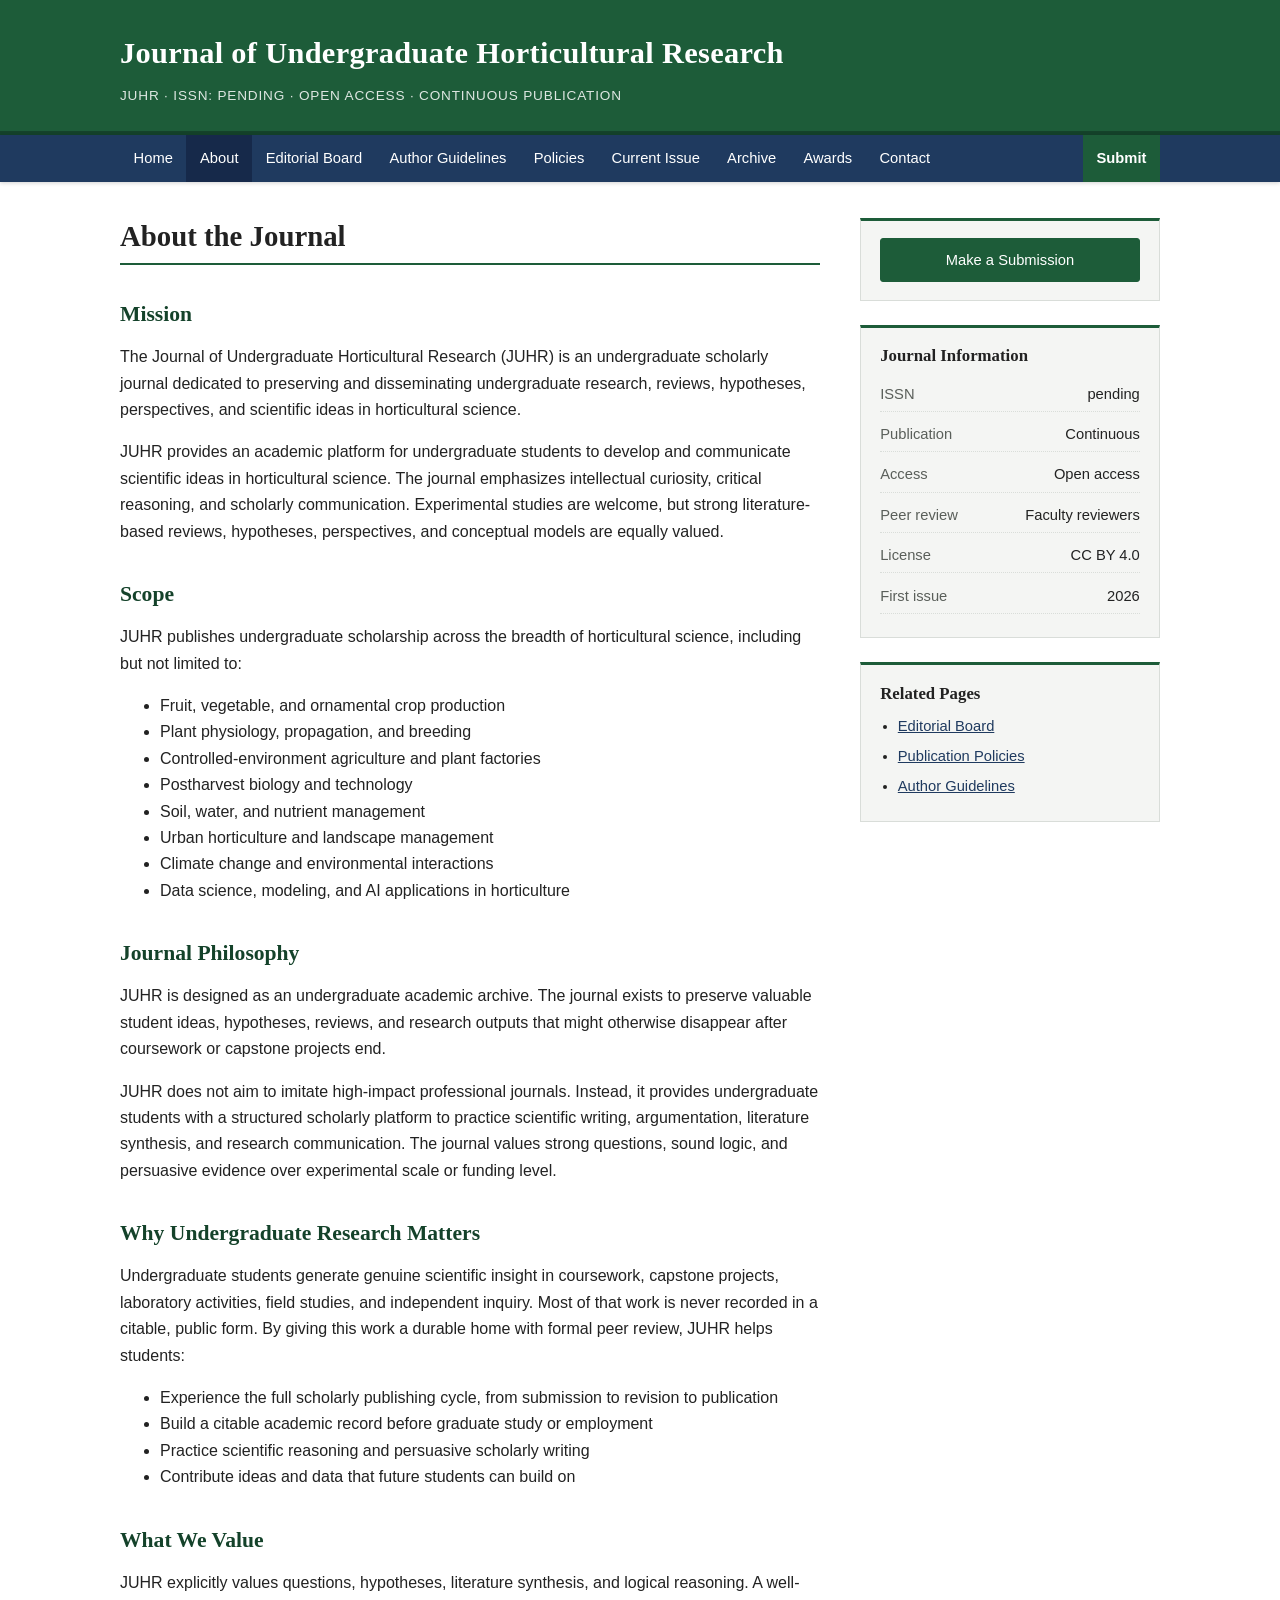
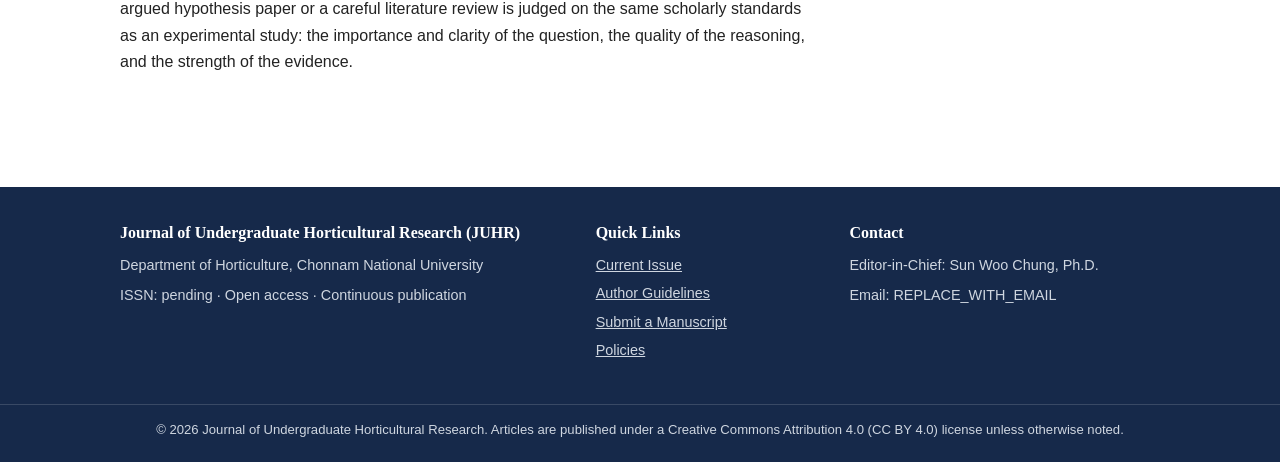
==== about.html @ 0eb9c783 "Add first draft of JUHR static journal website - Journal-style layout: masthead, sticky nav, current" ====
<!DOCTYPE html>
<html lang="en">
<head>
  <meta charset="UTF-8">
  <meta name="viewport" content="width=device-width, initial-scale=1.0">
  <meta name="description" content="About the Journal of Undergraduate Horticultural Research (JUHR): mission, scope, and philosophy.">
  <title>About &mdash; JUHR</title>
  <link rel="stylesheet" href="css/style.css">
</head>
<body>

  <header class="masthead">
    <div class="container">
      <a href="index.html">
        <span class="journal-name">Journal of Undergraduate Horticultural Research</span>
        <span class="journal-meta">JUHR &middot; ISSN: pending &middot; Open Access &middot; Continuous Publication</span>
      </a>
    </div>
  </header>

  <nav class="site-nav" aria-label="Main navigation">
    <div class="container nav-inner">
      <button class="nav-toggle" aria-expanded="false" aria-controls="nav-menu">Menu &#9776;</button>
      <ul id="nav-menu" class="nav-menu">
        <li><a href="index.html">Home</a></li>
        <li><a href="about.html" class="active">About</a></li>
        <li><a href="editorial-board.html">Editorial Board</a></li>
        <li><a href="author-guidelines.html">Author Guidelines</a></li>
        <li><a href="policies.html">Policies</a></li>
        <li><a href="current-issue.html">Current Issue</a></li>
        <li><a href="archive.html">Archive</a></li>
        <li><a href="awards.html">Awards</a></li>
        <li><a href="contact.html">Contact</a></li>
        <li class="nav-submit"><a href="submission.html">Submit</a></li>
      </ul>
    </div>
  </nav>

  <main class="page">
    <div class="container layout">

      <div>
        <h1 class="page-title">About the Journal</h1>

        <h2 class="section-title">Mission</h2>
        <p>
          The Journal of Undergraduate Horticultural Research (JUHR) is an undergraduate
          scholarly journal dedicated to preserving and disseminating undergraduate research,
          reviews, hypotheses, perspectives, and scientific ideas in horticultural science.
        </p>
        <p>
          JUHR provides an academic platform for undergraduate students to develop and
          communicate scientific ideas in horticultural science. The journal emphasizes
          intellectual curiosity, critical reasoning, and scholarly communication.
          Experimental studies are welcome, but strong literature-based reviews, hypotheses,
          perspectives, and conceptual models are equally valued.
        </p>

        <h2 class="section-title">Scope</h2>
        <p>
          JUHR publishes undergraduate scholarship across the breadth of horticultural
          science, including but not limited to:
        </p>
        <ul>
          <li>Fruit, vegetable, and ornamental crop production</li>
          <li>Plant physiology, propagation, and breeding</li>
          <li>Controlled-environment agriculture and plant factories</li>
          <li>Postharvest biology and technology</li>
          <li>Soil, water, and nutrient management</li>
          <li>Urban horticulture and landscape management</li>
          <li>Climate change and environmental interactions</li>
          <li>Data science, modeling, and AI applications in horticulture</li>
        </ul>

        <h2 class="section-title">Journal Philosophy</h2>
        <p>
          JUHR is designed as an undergraduate academic archive. The journal exists to
          preserve valuable student ideas, hypotheses, reviews, and research outputs that
          might otherwise disappear after coursework or capstone projects end.
        </p>
        <p>
          JUHR does not aim to imitate high-impact professional journals. Instead, it
          provides undergraduate students with a structured scholarly platform to practice
          scientific writing, argumentation, literature synthesis, and research
          communication. The journal values strong questions, sound logic, and persuasive
          evidence over experimental scale or funding level.
        </p>

        <h2 class="section-title">Why Undergraduate Research Matters</h2>
        <p>
          Undergraduate students generate genuine scientific insight in coursework, capstone
          projects, laboratory activities, field studies, and independent inquiry. Most of
          that work is never recorded in a citable, public form. By giving this work a
          durable home with formal peer review, JUHR helps students:
        </p>
        <ul>
          <li>Experience the full scholarly publishing cycle, from submission to revision to publication</li>
          <li>Build a citable academic record before graduate study or employment</li>
          <li>Practice scientific reasoning and persuasive scholarly writing</li>
          <li>Contribute ideas and data that future students can build on</li>
        </ul>

        <h2 class="section-title">What We Value</h2>
        <p>
          JUHR explicitly values questions, hypotheses, literature synthesis, and logical
          reasoning. A well-argued hypothesis paper or a careful literature review is judged
          on the same scholarly standards as an experimental study: the importance and
          clarity of the question, the quality of the reasoning, and the strength of the
          evidence.
        </p>
      </div>

      <aside>
        <div class="sidebar-box">
          <a class="btn btn-primary btn-block" href="submission.html">Make a Submission</a>
        </div>
        <div class="sidebar-box">
          <h3>Journal Information</h3>
          <ul class="fact-list">
            <li><span class="label">ISSN</span><span>pending</span></li>
            <li><span class="label">Publication</span><span>Continuous</span></li>
            <li><span class="label">Access</span><span>Open access</span></li>
            <li><span class="label">Peer review</span><span>Faculty reviewers</span></li>
            <li><span class="label">License</span><span>CC BY 4.0</span></li>
            <li><span class="label">First issue</span><span>2026</span></li>
          </ul>
        </div>
        <div class="sidebar-box">
          <h3>Related Pages</h3>
          <ul>
            <li><a href="editorial-board.html">Editorial Board</a></li>
            <li><a href="policies.html">Publication Policies</a></li>
            <li><a href="author-guidelines.html">Author Guidelines</a></li>
          </ul>
        </div>
      </aside>

    </div>
  </main>

  <footer class="site-footer">
    <div class="container footer-grid">
      <div>
        <h3>Journal of Undergraduate Horticultural Research (JUHR)</h3>
        <p>Department of Horticulture, Chonnam National University</p>
        <p>ISSN: pending &middot; Open access &middot; Continuous publication</p>
      </div>
      <div>
        <h3>Quick Links</h3>
        <ul>
          <li><a href="current-issue.html">Current Issue</a></li>
          <li><a href="author-guidelines.html">Author Guidelines</a></li>
          <li><a href="submission.html">Submit a Manuscript</a></li>
          <li><a href="policies.html">Policies</a></li>
        </ul>
      </div>
      <div>
        <h3>Contact</h3>
        <p>Editor-in-Chief: Sun Woo Chung, Ph.D.</p>
        <p>Email: REPLACE_WITH_EMAIL</p>
      </div>
    </div>
    <div class="footer-bottom">
      <p>&copy; 2026 Journal of Undergraduate Horticultural Research. Articles are published
        under a Creative Commons Attribution 4.0 (CC BY 4.0) license unless otherwise noted.</p>
    </div>
  </footer>

  <button id="back-to-top" aria-label="Back to top">&uarr;</button>
  <script src="js/script.js"></script>
</body>
</html>
---- css/style.css ----
/* ==========================================================================
   JUHR — Journal of Undergraduate Horticultural Research
   Stylesheet for the static GitHub Pages site.

   Palette:
     deep green  #1d5c39   (primary, masthead, buttons)
     dark green  #14422a   (hover states)
     dark blue   #1f3a5f   (navigation, links)
     light gray  #f4f5f3   (page sections, sidebar boxes)
   ========================================================================== */

:root {
  --green: #1d5c39;
  --green-dark: #14422a;
  --navy: #1f3a5f;
  --navy-dark: #16294a;
  --ink: #222222;
  --muted: #5a5f5a;
  --gray: #f4f5f3;
  --border: #d9ddd9;
  --white: #ffffff;
  --serif: Georgia, "Times New Roman", "Noto Serif", serif;
  --sans: -apple-system, BlinkMacSystemFont, "Segoe UI", Roboto, "Helvetica Neue", Arial, sans-serif;
}

* { box-sizing: border-box; }

html { scroll-behavior: smooth; }

body {
  margin: 0;
  font-family: var(--sans);
  font-size: 16px;
  line-height: 1.65;
  color: var(--ink);
  background: var(--white);
}

h1, h2, h3, h4 {
  font-family: var(--serif);
  line-height: 1.3;
  color: var(--ink);
}

a { color: var(--navy); }
a:hover { color: var(--green); }

.container {
  max-width: 1080px;
  margin: 0 auto;
  padding: 0 1.25rem;
}

/* --------------------------------------------------------------------------
   Masthead
   -------------------------------------------------------------------------- */

.masthead {
  background: var(--green);
  color: var(--white);
  padding: 1.75rem 0 1.5rem;
  border-bottom: 4px solid var(--green-dark);
}

.masthead a {
  color: var(--white);
  text-decoration: none;
}

.journal-name {
  display: block;
  font-family: var(--serif);
  font-size: 1.9rem;
  font-weight: bold;
  letter-spacing: 0.01em;
}

.journal-meta {
  display: block;
  margin-top: 0.4rem;
  font-size: 0.85rem;
  letter-spacing: 0.06em;
  text-transform: uppercase;
  opacity: 0.85;
}

/* --------------------------------------------------------------------------
   Navigation (sticky below masthead)
   -------------------------------------------------------------------------- */

.site-nav {
  background: var(--navy);
  position: sticky;
  top: 0;
  z-index: 100;
  box-shadow: 0 1px 4px rgba(0, 0, 0, 0.18);
}

.nav-inner {
  display: flex;
  align-items: center;
}

.nav-toggle {
  display: none;
  background: none;
  border: 1px solid rgba(255, 255, 255, 0.5);
  border-radius: 3px;
  color: var(--white);
  font-size: 1rem;
  padding: 0.4rem 0.8rem;
  margin: 0.5rem 0;
  cursor: pointer;
}

.nav-menu {
  list-style: none;
  display: flex;
  flex-wrap: wrap;
  margin: 0;
  padding: 0;
  width: 100%;
}

.nav-menu a {
  display: block;
  padding: 0.7rem 0.85rem;
  color: var(--white);
  text-decoration: none;
  font-size: 0.92rem;
}

.nav-menu a:hover,
.nav-menu a.active {
  background: var(--navy-dark);
  color: var(--white);
}

.nav-submit {
  margin-left: auto;
}

.nav-submit a {
  background: var(--green);
  font-weight: bold;
}

.nav-submit a:hover {
  background: var(--green-dark);
}

/* --------------------------------------------------------------------------
   Page layout
   -------------------------------------------------------------------------- */

.page {
  padding: 2.25rem 0 3rem;
}

.layout {
  display: grid;
  grid-template-columns: minmax(0, 1fr) 300px;
  gap: 2.5rem;
}

.page-title {
  font-size: 1.8rem;
  margin: 0 0 0.5rem;
  border-bottom: 2px solid var(--green);
  padding-bottom: 0.5rem;
}

.section-title {
  font-size: 1.35rem;
  margin: 2.2rem 0 0.8rem;
  color: var(--green-dark);
}

.lead {
  font-size: 1.05rem;
  color: var(--muted);
}

/* --------------------------------------------------------------------------
   Sidebar
   -------------------------------------------------------------------------- */

.sidebar-box {
  background: var(--gray);
  border: 1px solid var(--border);
  border-top: 3px solid var(--green);
  padding: 1.1rem 1.2rem;
  margin-bottom: 1.5rem;
}

.sidebar-box h3 {
  margin: 0 0 0.6rem;
  font-size: 1.05rem;
}

.sidebar-box ul {
  margin: 0;
  padding-left: 1.1rem;
  font-size: 0.92rem;
}

.sidebar-box li { margin-bottom: 0.35rem; }

.fact-list {
  list-style: none;
  padding: 0 !important;
  margin: 0;
}

.fact-list li {
  display: flex;
  justify-content: space-between;
  gap: 0.75rem;
  border-bottom: 1px dotted var(--border);
  padding: 0.3rem 0;
}

.fact-list .label { color: var(--muted); }

/* --------------------------------------------------------------------------
   Buttons
   -------------------------------------------------------------------------- */

.btn {
  display: inline-block;
  padding: 0.55rem 1.2rem;
  border: 1px solid var(--navy);
  border-radius: 3px;
  background: var(--white);
  color: var(--navy);
  text-decoration: none;
  font-size: 0.92rem;
  cursor: pointer;
}

.btn:hover {
  background: var(--gray);
  color: var(--navy-dark);
}

.btn-primary {
  background: var(--green);
  border-color: var(--green);
  color: var(--white);
}

.btn-primary:hover {
  background: var(--green-dark);
  border-color: var(--green-dark);
  color: var(--white);
}

.btn-block {
  display: block;
  text-align: center;
}

/* --------------------------------------------------------------------------
   Table of contents (article listings)
   -------------------------------------------------------------------------- */

.issue-heading {
  font-size: 1.3rem;
  margin: 1.5rem 0 0.4rem;
}

.toc-list {
  list-style: none;
  margin: 0;
  padding: 0;
}

.toc-item {
  border-bottom: 1px solid var(--border);
  padding: 1.1rem 0;
}

.article-type {
  display: inline-block;
  font-size: 0.72rem;
  font-weight: bold;
  letter-spacing: 0.08em;
  text-transform: uppercase;
  color: var(--white);
  background: var(--navy);
  padding: 0.15rem 0.55rem;
  border-radius: 2px;
  margin-bottom: 0.4rem;
}

.toc-item h3,
.toc-item h2 {
  margin: 0.15rem 0 0.3rem;
  font-size: 1.12rem;
}

.toc-item h3 a,
.toc-item h2 a {
  color: var(--ink);
  text-decoration: none;
}

.toc-item h3 a:hover,
.toc-item h2 a:hover {
  color: var(--green);
  text-decoration: underline;
}

.toc-authors {
  margin: 0 0 0.25rem;
  font-size: 0.92rem;
}

.toc-meta {
  margin: 0 0 0.5rem;
  font-size: 0.85rem;
  color: var(--muted);
}

.toc-links a {
  font-size: 0.88rem;
  margin-right: 1rem;
}

/* --------------------------------------------------------------------------
   Search and filters
   -------------------------------------------------------------------------- */

.search-box {
  width: 100%;
  max-width: 420px;
  padding: 0.55rem 0.8rem;
  font-size: 0.95rem;
  border: 1px solid var(--border);
  border-radius: 3px;
  margin: 0.75rem 0 1rem;
}

.search-box:focus {
  outline: 2px solid var(--green);
  border-color: var(--green);
}

.filter-bar {
  margin: 1rem 0 1.5rem;
}

.filter-bar button {
  background: var(--white);
  border: 1px solid var(--border);
  border-radius: 3px;
  padding: 0.4rem 1rem;
  margin-right: 0.4rem;
  margin-bottom: 0.4rem;
  font-size: 0.9rem;
  cursor: pointer;
  color: var(--ink);
}

.filter-bar button:hover {
  border-color: var(--green);
  color: var(--green);
}

.filter-bar button.active {
  background: var(--green);
  border-color: var(--green);
  color: var(--white);
}

.no-results {
  display: none;
  color: var(--muted);
  font-style: italic;
  padding: 1rem 0;
}

/* --------------------------------------------------------------------------
   Archive
   -------------------------------------------------------------------------- */

.archive-year {
  margin-bottom: 1.75rem;
}

.archive-year h2 {
  font-size: 1.3rem;
  border-bottom: 1px solid var(--border);
  padding-bottom: 0.3rem;
}

.archive-issue {
  background: var(--gray);
  border: 1px solid var(--border);
  padding: 0.9rem 1.1rem;
  margin-top: 0.6rem;
}

.archive-issue h3 { margin: 0 0 0.25rem; font-size: 1.05rem; }
.archive-issue p { margin: 0; font-size: 0.9rem; color: var(--muted); }

/* --------------------------------------------------------------------------
   Article landing page
   -------------------------------------------------------------------------- */

.article-header {
  border-bottom: 2px solid var(--green);
  padding-bottom: 1.25rem;
  margin-bottom: 1.5rem;
}

.article-title {
  font-size: 1.7rem;
  margin: 0.4rem 0 0.7rem;
}

.article-authors {
  font-size: 1rem;
  margin: 0 0 0.2rem;
}

.article-affiliation {
  font-size: 0.9rem;
  color: var(--muted);
  margin: 0;
}

.article-dates {
  font-size: 0.85rem;
  color: var(--muted);
  margin-top: 0.7rem;
}

.abstract-box {
  background: var(--gray);
  border-left: 4px solid var(--green);
  padding: 1.1rem 1.3rem;
  margin: 1.25rem 0;
}

.abstract-box h2 {
  margin: 0 0 0.5rem;
  font-size: 1.1rem;
}

.keywords {
  font-size: 0.92rem;
}

.citation-box {
  border: 1px solid var(--border);
  background: var(--white);
  padding: 1rem 1.2rem;
  margin: 1.25rem 0;
  font-size: 0.92rem;
}

.citation-box h2 {
  margin: 0 0 0.5rem;
  font-size: 1.05rem;
}

/* --------------------------------------------------------------------------
   Announcements, cards, tables
   -------------------------------------------------------------------------- */

.announcement {
  border-left: 4px solid var(--navy);
  background: var(--gray);
  padding: 0.8rem 1.1rem;
  margin-bottom: 0.9rem;
}

.announcement h3 { margin: 0 0 0.25rem; font-size: 1rem; }
.announcement p { margin: 0; font-size: 0.9rem; }
.announcement .date { color: var(--muted); font-size: 0.8rem; }

table {
  width: 100%;
  border-collapse: collapse;
  margin: 1rem 0;
  font-size: 0.93rem;
}

th, td {
  border: 1px solid var(--border);
  padding: 0.55rem 0.75rem;
  text-align: left;
  vertical-align: top;
}

th { background: var(--gray); }

/* --------------------------------------------------------------------------
   Editorial board
   -------------------------------------------------------------------------- */

.board-member {
  border-bottom: 1px solid var(--border);
  padding: 0.9rem 0;
}

.board-member h3 { margin: 0 0 0.2rem; font-size: 1.05rem; }
.board-member p { margin: 0; font-size: 0.92rem; color: var(--muted); }
.board-role {
  font-size: 0.78rem;
  font-weight: bold;
  letter-spacing: 0.08em;
  text-transform: uppercase;
  color: var(--green);
}

/* --------------------------------------------------------------------------
   Footer
   -------------------------------------------------------------------------- */

.site-footer {
  background: var(--navy-dark);
  color: #cfd6e0;
  margin-top: 3rem;
  font-size: 0.9rem;
}

.footer-grid {
  display: grid;
  grid-template-columns: 2fr 1fr 1.4fr;
  gap: 2rem;
  padding: 2.25rem 1.25rem;
}

.site-footer h3 {
  color: var(--white);
  font-size: 1rem;
  margin: 0 0 0.6rem;
}

.site-footer a { color: #cfd6e0; }
.site-footer a:hover { color: var(--white); }
.site-footer p { margin: 0 0 0.4rem; }

.site-footer ul {
  list-style: none;
  margin: 0;
  padding: 0;
}

.site-footer li { margin-bottom: 0.3rem; }

.footer-bottom {
  border-top: 1px solid rgba(255, 255, 255, 0.15);
  text-align: center;
  padding: 0.9rem 1.25rem;
  font-size: 0.82rem;
}

/* --------------------------------------------------------------------------
   Back to top
   -------------------------------------------------------------------------- */

#back-to-top {
  position: fixed;
  right: 1.25rem;
  bottom: 1.25rem;
  width: 2.75rem;
  height: 2.75rem;
  border: none;
  border-radius: 3px;
  background: var(--green);
  color: var(--white);
  font-size: 1.2rem;
  cursor: pointer;
  display: none;
  z-index: 90;
}

#back-to-top:hover { background: var(--green-dark); }
#back-to-top.visible { display: block; }

/* --------------------------------------------------------------------------
   Responsive
   -------------------------------------------------------------------------- */

@media (max-width: 860px) {
  .layout { grid-template-columns: 1fr; }

  .footer-grid { grid-template-columns: 1fr; gap: 1.5rem; }

  .journal-name { font-size: 1.4rem; }

  .nav-toggle { display: block; }

  .nav-menu {
    display: none;
    flex-direction: column;
    padding-bottom: 0.5rem;
  }

  .nav-menu.open { display: flex; }

  .nav-submit { margin-left: 0; }
}
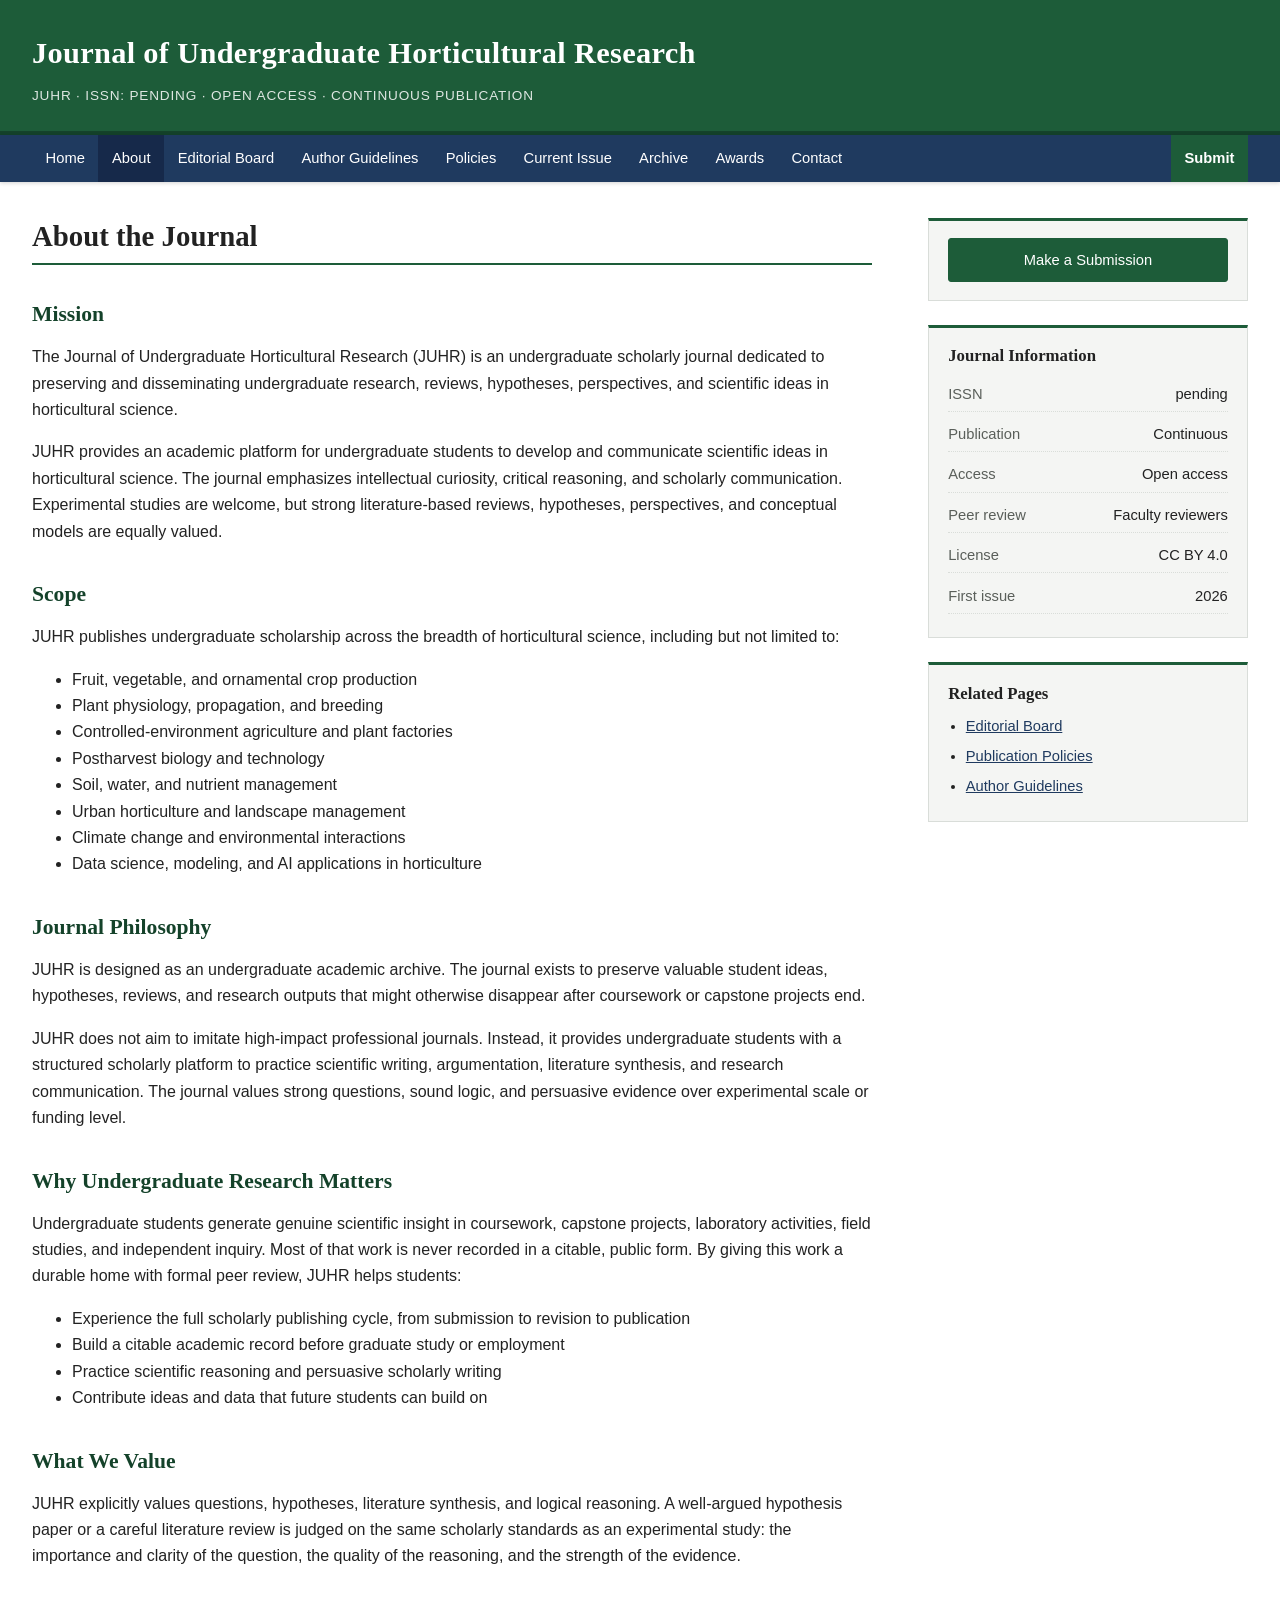
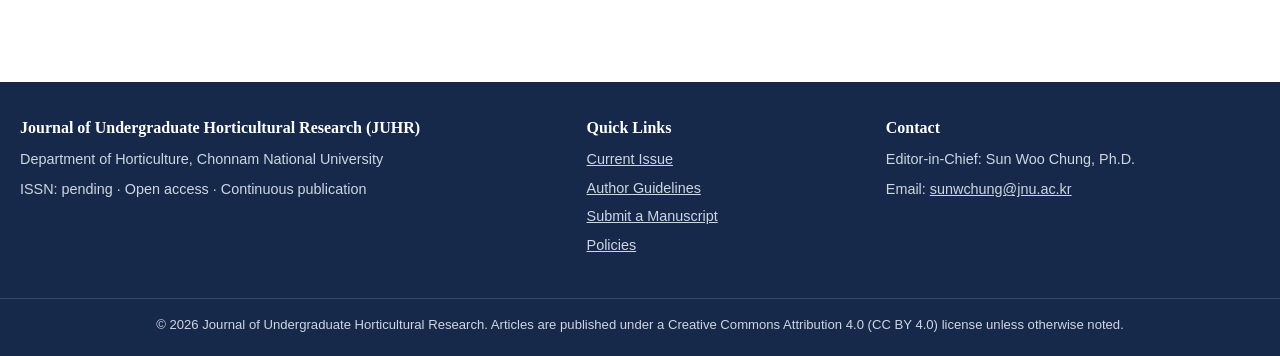
==== commit fe35e780: "Set journal contact email to sunwchung@jnu.ac.kr Replace the email placeholder with a mailto link in" ====
--- a/about.html
+++ b/about.html
@@ -157,7 +157,7 @@
       <div>
         <h3>Contact</h3>
         <p>Editor-in-Chief: Sun Woo Chung, Ph.D.</p>
-        <p>Email: REPLACE_WITH_EMAIL</p>
+        <p>Email: <a href="mailto:sunwchung@jnu.ac.kr">sunwchung@jnu.ac.kr</a></p>
       </div>
     </div>
     <div class="footer-bottom">
--- a/css/style.css
+++ b/css/style.css
@@ -46,9 +46,9 @@
 a:hover { color: var(--green); }
 
 .container {
-  max-width: 1080px;
+  max-width: 1280px;
   margin: 0 auto;
-  padding: 0 1.25rem;
+  padding: 0 2rem;
 }
 
 /* --------------------------------------------------------------------------
@@ -159,8 +159,8 @@
 
 .layout {
   display: grid;
-  grid-template-columns: minmax(0, 1fr) 300px;
-  gap: 2.5rem;
+  grid-template-columns: minmax(0, 1fr) 320px;
+  gap: 3.5rem;
 }
 
 .page-title {
@@ -582,6 +582,180 @@
 #back-to-top.visible { display: block; }
 
 /* --------------------------------------------------------------------------
+   Homepage hero (body.home only)
+   Full-screen dark hero with a generative "growing plants" canvas animation.
+   Inner pages keep the classic masthead and are unaffected.
+   -------------------------------------------------------------------------- */
+
+.home .site-nav {
+  position: fixed;
+  top: 0;
+  left: 0;
+  right: 0;
+  background: transparent;
+  box-shadow: none;
+  transition: background 0.3s ease;
+}
+
+.home .site-nav.scrolled {
+  background: rgba(9, 17, 27, 0.94);
+  box-shadow: 0 1px 6px rgba(0, 0, 0, 0.35);
+}
+
+.nav-brand {
+  font-family: var(--serif);
+  font-size: 1.25rem;
+  font-weight: bold;
+  letter-spacing: 0.16em;
+  color: var(--white);
+  text-decoration: none;
+  padding: 0.55rem 0.85rem 0.55rem 0;
+}
+
+.nav-brand:hover { color: #9fd4a8; }
+
+.home .nav-menu { justify-content: flex-end; }
+
+/* On the homepage the brand sits left and all links align right; the auto
+   margin (used by inner pages to push Submit right) would otherwise leave a
+   dead gap between the links and the Submit button on wide screens. */
+.home .nav-submit { margin-left: 0.75rem; }
+
+.home .nav-menu a { padding: 0.85rem 0.95rem; }
+
+.hero {
+  position: relative;
+  height: 100vh;
+  min-height: 580px;
+  overflow: hidden;
+  background: #08131d;
+  display: flex;
+  align-items: center;
+  justify-content: center;
+  text-align: center;
+}
+
+#hero-canvas {
+  position: absolute;
+  inset: 0;
+  width: 100%;
+  height: 100%;
+}
+
+.hero-content {
+  position: relative;
+  z-index: 2;
+  color: var(--white);
+  padding: 0 1.5rem;
+  max-width: 820px;
+}
+
+.hero-kicker {
+  font-size: 0.82rem;
+  letter-spacing: 0.28em;
+  text-transform: uppercase;
+  color: #9fd4a8;
+  margin: 0 0 1rem;
+}
+
+.hero-title {
+  font-family: var(--sans);
+  font-size: clamp(3rem, 9vw, 6.5rem);
+  font-weight: 800;
+  letter-spacing: 0.22em;
+  text-transform: uppercase;
+  color: var(--white);
+  margin: 0;
+  text-shadow: 0 2px 24px rgba(0, 0, 0, 0.5);
+}
+
+.hero-sub {
+  font-family: var(--serif);
+  font-size: clamp(1rem, 2.4vw, 1.55rem);
+  color: rgba(255, 255, 255, 0.92);
+  margin: 0.75rem 0 0.25rem;
+}
+
+.hero-tagline {
+  font-size: 0.95rem;
+  color: rgba(255, 255, 255, 0.65);
+  margin: 0 0 2rem;
+}
+
+.btn-hero {
+  display: inline-block;
+  margin: 0.3rem 0.4rem;
+  padding: 0.8rem 2rem;
+  border: 1.5px solid rgba(255, 255, 255, 0.85);
+  color: var(--white);
+  text-decoration: none;
+  font-size: 0.82rem;
+  font-weight: bold;
+  letter-spacing: 0.18em;
+  text-transform: uppercase;
+  background: transparent;
+  transition: background 0.25s ease, color 0.25s ease, border-color 0.25s ease;
+}
+
+.btn-hero:hover {
+  background: var(--white);
+  color: #08131d;
+}
+
+.btn-hero-solid {
+  background: var(--green);
+  border-color: var(--green);
+}
+
+.btn-hero-solid:hover {
+  background: #2c7a4d;
+  border-color: #2c7a4d;
+  color: var(--white);
+}
+
+.scroll-cue {
+  position: absolute;
+  bottom: 1.5rem;
+  left: 50%;
+  transform: translateX(-50%);
+  z-index: 2;
+  color: rgba(255, 255, 255, 0.7);
+  font-size: 1.5rem;
+  text-decoration: none;
+  animation: cue-bounce 2s infinite;
+}
+
+.scroll-cue:hover { color: var(--white); }
+
+@keyframes cue-bounce {
+  0%, 100% { transform: translateX(-50%) translateY(0); }
+  50%      { transform: translateX(-50%) translateY(8px); }
+}
+
+.home .page { scroll-margin-top: 64px; }
+
+.section-kicker {
+  font-size: 0.78rem;
+  letter-spacing: 0.24em;
+  text-transform: uppercase;
+  color: var(--green);
+  font-weight: bold;
+  margin: 0 0 0.35rem;
+}
+
+@media (prefers-reduced-motion: reduce) {
+  .scroll-cue { animation: none; }
+}
+
+@media (max-width: 860px) {
+  .home .nav-menu {
+    background: rgba(9, 17, 27, 0.96);
+    margin: 0 -1.25rem;
+    padding: 0.5rem 1.25rem;
+  }
+}
+
+/* --------------------------------------------------------------------------
    Responsive
    -------------------------------------------------------------------------- */
 
